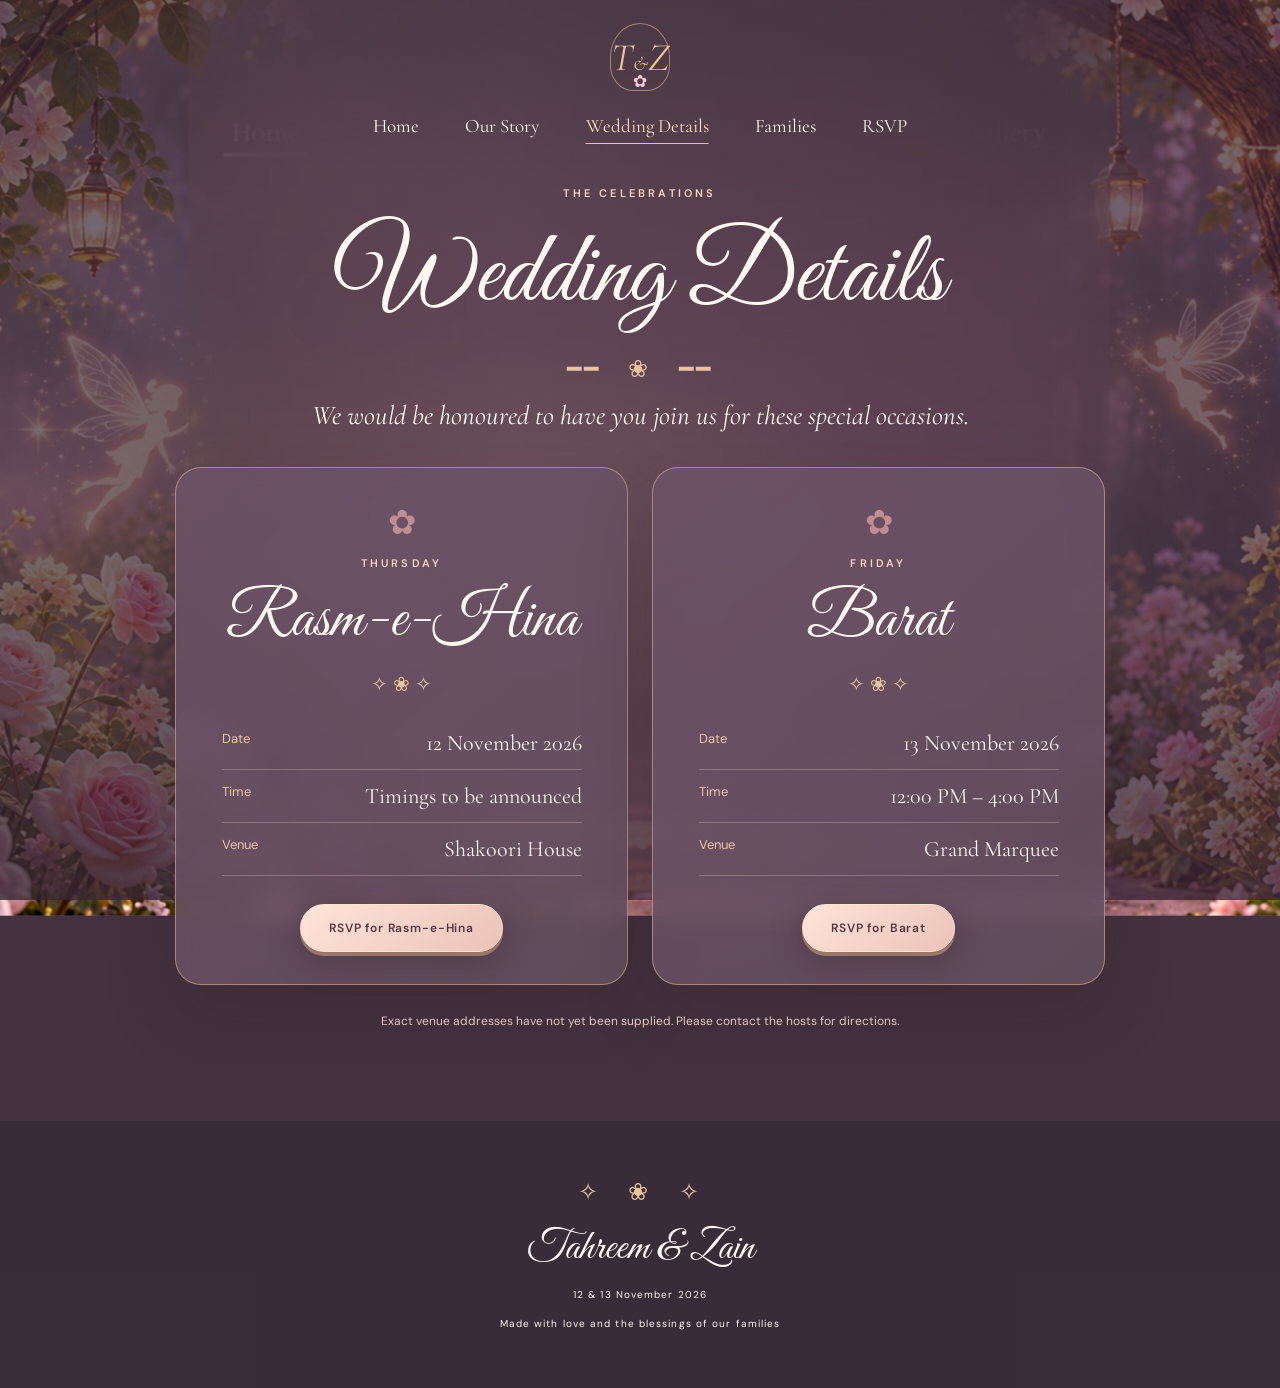
==== events.html @ f1b89758 "Initial wedding website - Tahreem and Zain" ====
<!doctype html><html lang="en"><head><meta charset="utf-8"><meta name="viewport" content="width=device-width, initial-scale=1"><meta name="theme-color" content="#493746"><meta name="description" content="Wedding invitation for Tahreem Mukhtar and Zain. Rasm-e-Hina: 12 November 2026, Shakoori House. Barat: 13 November 2026, 12 PM to 4 PM at Grand Marquee."><meta property="og:title" content="Tahreem Mukhtar &amp; Zain | Wedding Celebrations"><meta property="og:description" content="12–13 November 2026 · Rasm-e-Hina &amp; Barat"><meta property="og:type" content="website"><title>Wedding Details | Tahreem &amp; Zain</title><link rel="preconnect" href="https://fonts.googleapis.com"><link rel="preconnect" href="https://fonts.gstatic.com" crossorigin><link href="https://fonts.googleapis.com/css2?family=Cormorant+Garamond:wght@400;500;600&family=DM+Sans:wght@400;500;600&family=Great+Vibes&display=swap" rel="stylesheet"><link rel="stylesheet" href="style.css"><script src="script.js" defer></script></head>
<body class="inner-page"><div class="garden-backdrop" aria-hidden="true"></div><div class="backdrop-wash" aria-hidden="true"></div><div class="petal-field" aria-hidden="true"></div><header class="site-header"><a class="brand" href="index.html" aria-label="Tahreem and Zain, go to homepage"><span class="brand-ring">T<span class="amp">&amp;</span>Z</span><span class="brand-rose">✿</span></a><button type="button" class="menu-toggle" aria-controls="primary-nav" aria-expanded="false" aria-label="Open navigation"><span></span><span></span><span></span></button><nav id="primary-nav" class="primary-nav" aria-label="Primary navigation"><a href="index.html">Home</a><a href="story.html">Our Story</a><a href="events.html" aria-current="page" class="current">Wedding Details</a><a href="family.html">Families</a><a href="rsvp.html">RSVP</a></nav></header><main id="main"><section class="inner-hero"><div class="page-content"><div class="section-heading reveal"><p class="eyebrow">THE CELEBRATIONS</p><h1>Wedding Details</h1><div class="rose-divider" aria-hidden="true">━━ &nbsp; ❀ &nbsp; ━━</div><p class="intro">We would be honoured to have you join us for these special occasions.</p></div><div class="event-grid inside"><article class="glass-panel event-detail reveal"><div class="card-flower">✿</div><p class="eyebrow">THURSDAY</p><h2>Rasm-e-Hina</h2><div class="event-rule">✧ ❀ ✧</div><dl><div><dt>Date</dt><dd>12 November 2026</dd></div><div><dt>Time</dt><dd>Timings to be announced</dd></div><div><dt>Venue</dt><dd>Shakoori House</dd></div></dl><a class="btn btn-rose" href="rsvp.html">RSVP for Rasm-e-Hina</a></article><article class="glass-panel event-detail reveal"><div class="card-flower">✿</div><p class="eyebrow">FRIDAY</p><h2>Barat</h2><div class="event-rule">✧ ❀ ✧</div><dl><div><dt>Date</dt><dd>13 November 2026</dd></div><div><dt>Time</dt><dd>12:00 PM – 4:00 PM</dd></div><div><dt>Venue</dt><dd>Grand Marquee</dd></div></dl><a class="btn btn-rose" href="rsvp.html">RSVP for Barat</a></article></div><p class="page-note">Exact venue addresses have not yet been supplied. Please contact the hosts for directions.</p></div></section></main><footer class="site-footer"><div class="rose-divider" aria-hidden="true">✧ &nbsp; ❀ &nbsp; ✧</div><p class="footer-sign">Tahreem &amp; Zain</p><p>12 &amp; 13 November 2026</p><p>Made with love and the blessings of our families</p></footer></body></html>
---- style.css ----
/* Enchanted Rose Garden · Tahreem & Zain */
:root{--ivory:#fff8f1;--cream:#f5e5df;--blush:#e9b3b7;--champagne:#e7c49b;--gold:#c6a16e;--mauve:#6d5061;--plum:#44323e;--ink:#452e38;--white:#fffaf6;--shadow:0 28px 70px #2b19273d}*{box-sizing:border-box}html{scroll-behavior:smooth}body{margin:0;min-height:100vh;background:var(--plum);color:var(--ivory);font-family:'DM Sans',sans-serif;overflow-x:hidden}a{color:inherit;text-decoration:none}button,input{font:inherit}button{cursor:pointer}.garden-backdrop,.backdrop-wash{position:fixed;inset:0;pointer-events:none}.garden-backdrop{z-index:-3;background:#6f4e60 url('assets/enchanted-garden.webp') center center/cover no-repeat;transform:scale(1.035);animation:slowZoom 28s ease-in-out infinite alternate}.backdrop-wash{z-index:-2;background:linear-gradient(90deg,#3526339e,#46324388 40%,#3d263b9e),linear-gradient(to bottom,#3224354a 0%,#5c3e5233 56%,#35233279 100%)}.site-header{position:relative;z-index:20;display:flex;align-items:center;flex-direction:column;gap:15px;max-width:1180px;margin:auto;padding:23px 24px 0}.brand{text-align:center;width:82px;height:68px;display:grid;place-content:center;position:relative;font-family:'Cormorant Garamond',serif;font-size:39px;line-height:1;border-radius:50%;color:var(--champagne)}.brand:before{content:'';position:absolute;inset:0 11px;border:1px solid #e6b88a94;border-radius:50% 50% 38% 38%}.brand-ring{font-style:italic}.amp{font-size:20px}.brand-rose{position:absolute;font-size:17px;color:#ffcad0;bottom:1px;left:34px}.primary-nav{display:flex;align-items:center;justify-content:center;gap:clamp(15px,3.6vw,49px);flex-wrap:wrap}.primary-nav a{font-family:'Cormorant Garamond',serif;font-size:19px;padding:8px 0;position:relative;color:var(--ivory);transition:color .25s}.primary-nav a:hover,.primary-nav a.current{color:#ffe1c0}.primary-nav a:after{content:'';position:absolute;bottom:1px;left:50%;width:0;height:1px;background:var(--champagne);transform:translateX(-50%);transition:width .3s}.primary-nav a:hover:after,.primary-nav a.current:after{width:100%}.menu-toggle{display:none}.hero{min-height:calc(100vh - 156px);min-height:calc(100svh - 156px);display:grid;place-items:center;position:relative;padding:24px 22px 75px;text-align:center}.hero-inner{max-width:1000px;width:100%;margin:auto}.eyebrow{font-size:11px;letter-spacing:.29em;font-weight:600;color:#f9d7bc;text-transform:uppercase}.rose-divider{color:var(--champagne);font-size:24px;letter-spacing:.13em;margin:15px 0}.names{font-family:'Great Vibes',cursive;font-weight:400;font-size:clamp(65px,9vw,128px);line-height:1.02;margin:10px auto 18px;text-shadow:0 4px 28px #2b142ca6;display:flex;flex-direction:column;gap:2px}.names em{font-family:'Cormorant Garamond',serif;font-size:clamp(30px,4vw,45px);color:var(--champagne);font-weight:400;line-height:1}.hero-line{font-family:'Cormorant Garamond',serif;font-size:clamp(21px,3vw,30px);letter-spacing:.03em;margin:10px 0 22px}.hero-date{font-family:'Cormorant Garamond',serif;letter-spacing:.2em;color:#ffdab3;font-size:clamp(20px,3vw,32px);margin:18px 0 14px}.event-teaser{display:flex;align-items:center;justify-content:center;flex-wrap:wrap;gap:12px;font-family:'Cormorant Garamond',serif;font-size:clamp(17px,2vw,23px);color:#fff2e7}.event-teaser i{height:22px;width:1px;background:var(--champagne)}.hero-actions{display:flex;justify-content:center;flex-wrap:wrap;gap:13px;margin-top:32px}.btn{display:inline-flex;justify-content:center;align-items:center;gap:15px;min-height:48px;border-radius:999px;padding:14px 28px;border:1px solid transparent;font-family:'DM Sans',sans-serif;font-weight:600;font-size:12px;letter-spacing:.07em;transition:transform .25s,box-shadow .25s,background .25s}.btn:hover{transform:translateY(-3px);box-shadow:0 12px 30px #31202d57}.btn:focus-visible,.primary-nav a:focus-visible,.menu-toggle:focus-visible,.choice:focus-within{outline:3px solid #fff4d0;outline-offset:3px}.btn-rose{background:linear-gradient(135deg,#ffe5d8,#ecc2b8);color:#563645;box-shadow:0 4px 0 #c49775a0,0 8px 32px #2f18225e;border-color:#f9e5ca}.btn-outline{background:#5138495e;color:#fff4ec;border-color:#e9c5aa}.btn-gold{background:var(--champagne);color:var(--ink)}.btn-dark{background:var(--plum);color:var(--ivory)}.scroll-cue{position:absolute;bottom:20px;left:50%;transform:translateX(-50%);display:flex;flex-direction:column;gap:8px;font-size:9px;letter-spacing:.2em;color:#f8dfd4}.scroll-cue span{font-size:22px}.content-section{text-align:center;padding:90px 25px;position:relative}.cream{background:linear-gradient(135deg,#fffaf5,#f1dfda);color:var(--ink)}.mauve{background:linear-gradient(140deg,#594151,#78576b);color:var(--ivory)}.narrow{max-width:810px;margin:auto}.display{font-family:'Cormorant Garamond',serif;font-weight:500;font-size:clamp(39px,5vw,62px);margin:7px 0}.dark{color:#704558!important}.body-copy{font-family:'Cormorant Garamond',serif;font-size:clamp(22px,2.5vw,28px);line-height:1.6}.event-grid{max-width:930px;display:grid;grid-template-columns:repeat(2,minmax(0,1fr));gap:24px;margin:40px auto 28px}.event-card{background:#fff6f0f5;color:var(--ink);padding:35px 24px;border-radius:22px;box-shadow:var(--shadow);border:1px solid var(--gold);position:relative}.card-flower{font-size:34px;color:#bf8d92}.event-card h3{font-family:'Great Vibes',cursive;font-weight:400;font-size:58px;margin:5px 0 12px}.event-date,.event-venue{font-family:'Cormorant Garamond',serif;font-size:25px;margin:10px}.event-time{font-size:14px;color:#7f5364}.countdown{display:grid;grid-template-columns:repeat(4,minmax(0,1fr));gap:20px;margin:25px auto 12px;max-width:620px}.countdown div{display:flex;flex-direction:column;gap:8px}.countdown strong{font-family:'Cormorant Garamond',serif;font-size:clamp(39px,5vw,65px);font-weight:500}.countdown span{font-size:10px;letter-spacing:.17em}.small-note{font-size:11px;color:#896b79;margin:12px 0 26px}.site-footer{background:#3a2c38ed;text-align:center;padding:40px 15px 45px}.footer-sign{font-family:'Great Vibes',cursive;font-size:42px;margin:5px 0 10px}.site-footer p:not(.footer-sign){font-size:10px;letter-spacing:.11em;line-height:1.9}.inner-hero{min-height:calc(100vh - 180px);padding:30px 22px 80px}.page-content{max-width:1040px;margin:0 auto;text-align:center}.section-heading h1{font-family:'Great Vibes',cursive;font-weight:400;font-size:clamp(64px,8vw,105px);margin:18px 0 4px;line-height:1.17}.intro{font-family:'Cormorant Garamond',serif;font-size:clamp(21px,2.6vw,27px);font-style:italic;margin:10px 0 33px}.glass-panel{background:linear-gradient(140deg,#6d5268d9,#655061d6);border:1px solid #e3bd9588;border-radius:26px;padding:clamp(24px,5vw,49px);box-shadow:var(--shadow);backdrop-filter:blur(12px)}.story-panel{max-width:880px;margin:auto}.big-ornament{color:var(--champagne);font-size:28px}.story-panel h2{font-family:'Cormorant Garamond',serif;font-weight:500;font-size:44px;margin:3px}.story-panel>p{font-family:'Cormorant Garamond',serif;font-size:24px;line-height:1.45;max-width:700px;margin:18px auto}.story-three{display:grid;grid-template-columns:repeat(3,1fr);gap:18px;margin-top:30px;border-top:1px solid #eac6a455;padding-top:28px}.story-three div{display:flex;flex-direction:column;gap:8px}.story-three span{color:var(--champagne);font-family:'Cormorant Garamond',serif;font-size:30px}.story-three strong{font-family:'Cormorant Garamond',serif;font-size:25px;font-weight:500}.story-three p{font-size:12px;line-height:1.6;margin:0}.page-actions{margin:30px auto}.event-grid.inside{margin-top:35px}.event-detail{text-align:center;padding:32px}.event-detail h2{font-family:'Great Vibes',cursive;font-size:64px;font-weight:400;margin:10px}.event-rule{color:var(--champagne);font-size:20px}.event-detail dl{max-width:360px;margin:20px auto 28px}.event-detail dl div{display:flex;justify-content:space-between;text-align:left;gap:20px;padding:13px 0;border-bottom:1px solid #ffe3ca42}.event-detail dt{color:#ebc5a5;font-size:13px}.event-detail dd{margin:0;font-family:'Cormorant Garamond',serif;font-size:22px;text-align:right}.page-note{font-size:12px;color:#f4d9cf}.family-panel{max-width:850px;margin:25px auto}.family-grid{display:grid;grid-template-columns:repeat(2,minmax(0,1fr));gap:14px 24px}.family-name{background:linear-gradient(115deg,#fff5e5,#efcfc3);border:1px solid #eec18f;color:#59343d;border-radius:14px;min-height:57px;display:flex;align-items:center;justify-content:center;padding:12px;font-family:'Cormorant Garamond',serif;font-size:clamp(19px,2.3vw,25px);box-shadow:0 8px 20px #38202c2b}.family-footer{font-family:'Cormorant Garamond',serif;font-style:italic;font-size:25px;margin:28px 0 0}.rsvp-panel{max-width:640px;margin:20px auto;text-align:left}.rsvp-num{text-align:center;margin-bottom:24px;font-size:14px}.rsvp-num a{color:#ffe0b5;text-decoration:underline;text-underline-offset:5px}.rsvp-panel form{display:flex;flex-direction:column;gap:15px}.rsvp-panel label:not(.choice),.rsvp-panel legend{font-size:14px;font-weight:600;color:#fff2de}.optional{font-size:11px;font-weight:400}.rsvp-panel input[type=text]{border:1px solid #f1cfb0aa;background:#fff9f4;color:#442c36;padding:14px;border-radius:12px;outline-offset:3px}.rsvp-panel fieldset{border:0;padding:10px 0;display:grid;gap:10px}.rsvp-panel legend{margin-bottom:8px}.choice{display:flex;align-items:center;gap:14px;border:1px solid #dfbca780;padding:12px 15px;border-radius:12px;cursor:pointer}.choice:has(input:checked){background:#e5bbc545;border-color:#ffdfb2}.choice input{accent-color:#dca3a9;width:18px;height:18px}.form-caption{font-size:12px;line-height:1.6;color:#f6dccf;margin:0}.petal{position:fixed;z-index:4;top:-35px;font-size:var(--size,17px);color:#f3b7bf;opacity:0;pointer-events:none;animation:petalFall var(--duration,11s) linear forwards;text-shadow:0 1px 6px #fff4e4aa}.reveal{opacity:0;transform:translateY(22px);transition:opacity .85s ease,transform .85s ease}.reveal.visible{opacity:1;transform:none}@keyframes petalFall{0%{opacity:0;transform:translate3d(0,-10px,0) rotate(0deg)}15%{opacity:.7}85%{opacity:.62}100%{opacity:0;transform:translate3d(var(--drift,85px),110vh,0) rotate(460deg)}}@keyframes slowZoom{from{transform:scale(1.03)}to{transform:scale(1.095)}}@media(max-width:760px){.site-header{padding:17px 14px 0}.primary-nav{gap:17px}.primary-nav a{font-size:16px}.hero{min-height:calc(100svh - 140px)}.event-grid{gap:15px}.names{font-size:clamp(56px,11vw,85px)}.event-teaser i{display:none}.event-teaser{flex-direction:column;gap:4px}.content-section{padding:65px 18px}.event-grid.inside{max-width:600px;grid-template-columns:1fr}.family-grid{gap:10px}.family-panel{padding:19px}}@media(max-width:540px){.site-header{flex-direction:row;justify-content:space-between;padding:10px 18px}.brand{height:64px}.menu-toggle{display:flex;flex-direction:column;justify-content:center;gap:5px;border:1px solid #e8c39e88;border-radius:10px;background:#493543d6;padding:12px}.menu-toggle span{width:21px;height:2px;background:#fff2e6;display:block}.primary-nav{display:none;position:absolute;top:77px;left:12px;right:12px;flex-direction:column;background:#493442f5;border:1px solid #efc9af66;border-radius:14px;padding:15px;box-shadow:var(--shadow);gap:5px}.primary-nav.open{display:flex}.primary-nav a{font-size:22px;padding:10px}.hero{min-height:calc(100svh - 84px);padding:35px 15px 90px}.names{font-size:clamp(53px,13vw,77px)}.hero-date{letter-spacing:.11em}.eyebrow{font-size:10px}.hero-actions{gap:10px}.btn{padding:13px 18px}.event-grid{grid-template-columns:1fr;max-width:370px}.countdown{gap:8px}.countdown strong{font-size:40px}.inner-hero{padding:45px 14px 60px}.section-heading h1{font-size:68px}.family-grid{grid-template-columns:1fr}.story-three{grid-template-columns:1fr}.story-panel>p{font-size:21px}.event-detail dl div{gap:12px}.event-detail dd{font-size:20px}.rsvp-panel{padding:20px}}@media(prefers-reduced-motion:reduce){*,*:before,*:after{animation-duration:.01ms!important;animation-iteration-count:1!important;transition-duration:.01ms!important;scroll-behavior:auto!important}.reveal{opacity:1;transform:none}}
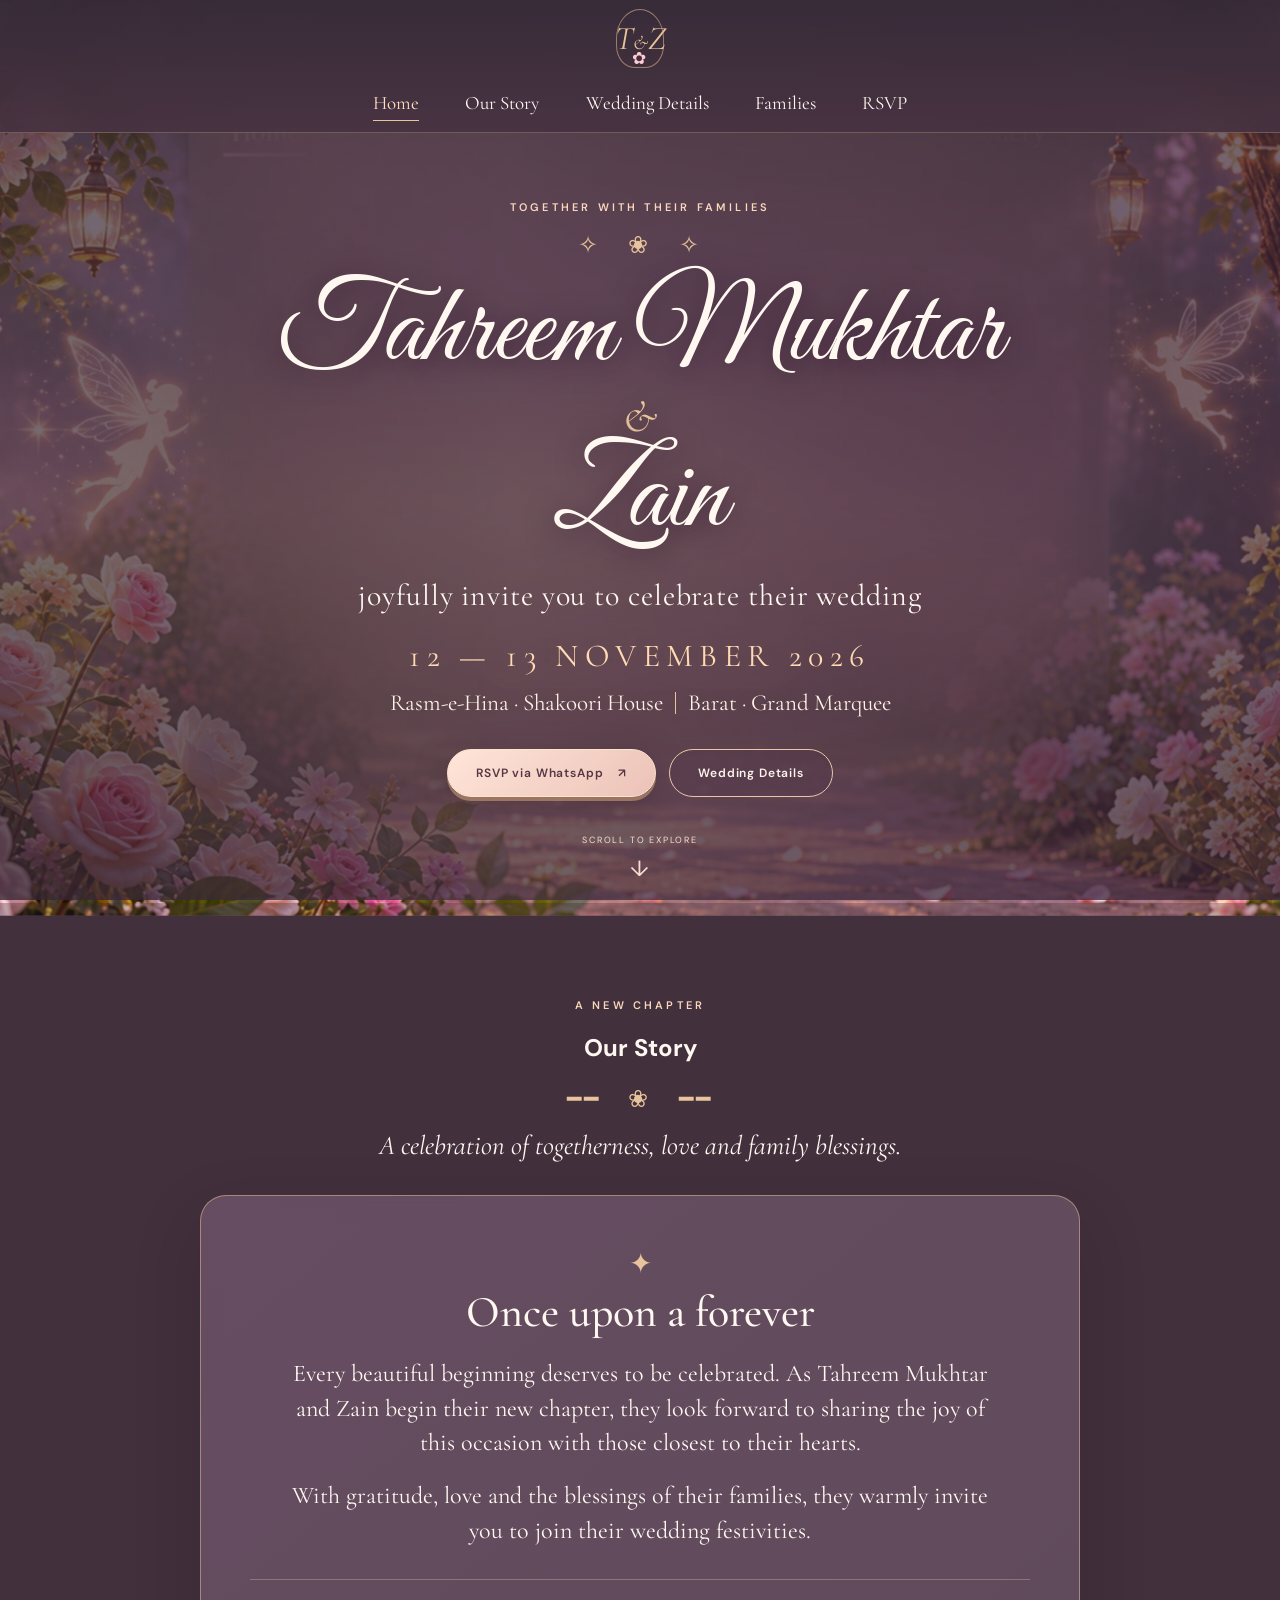
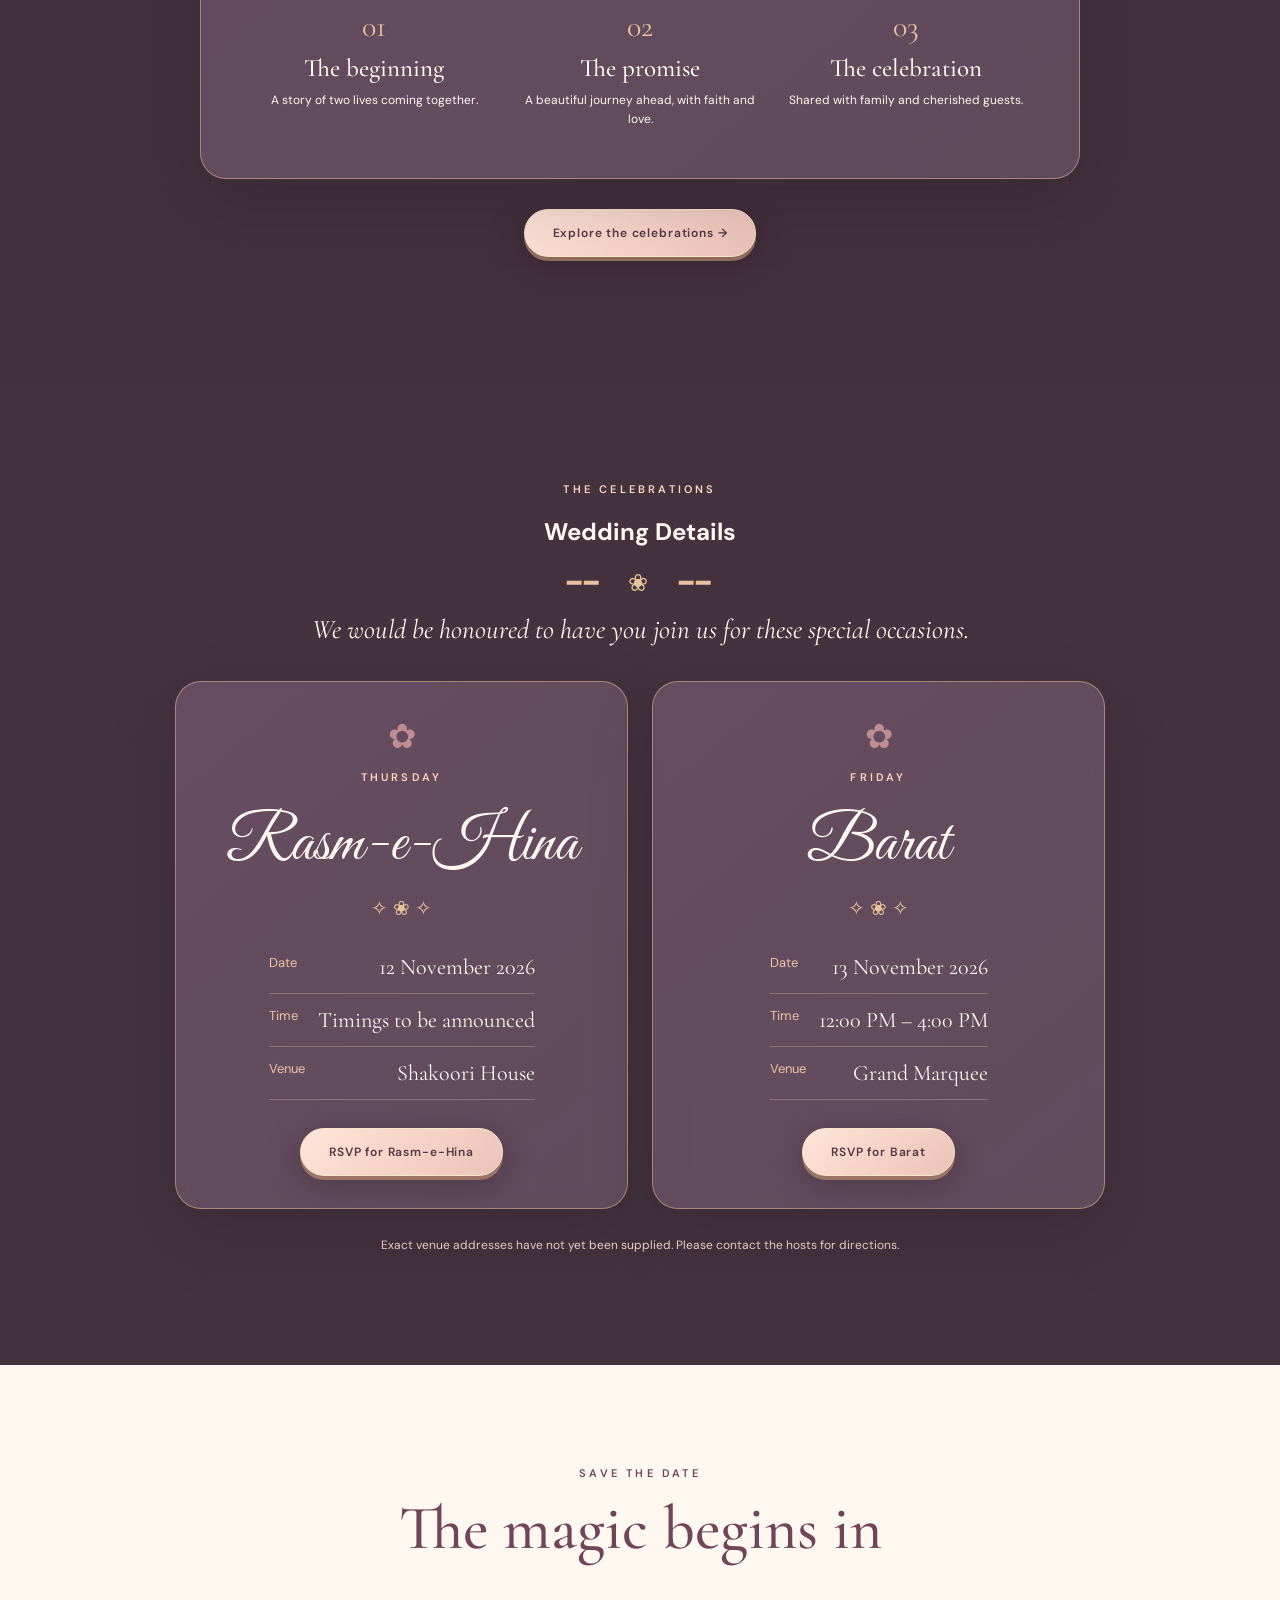
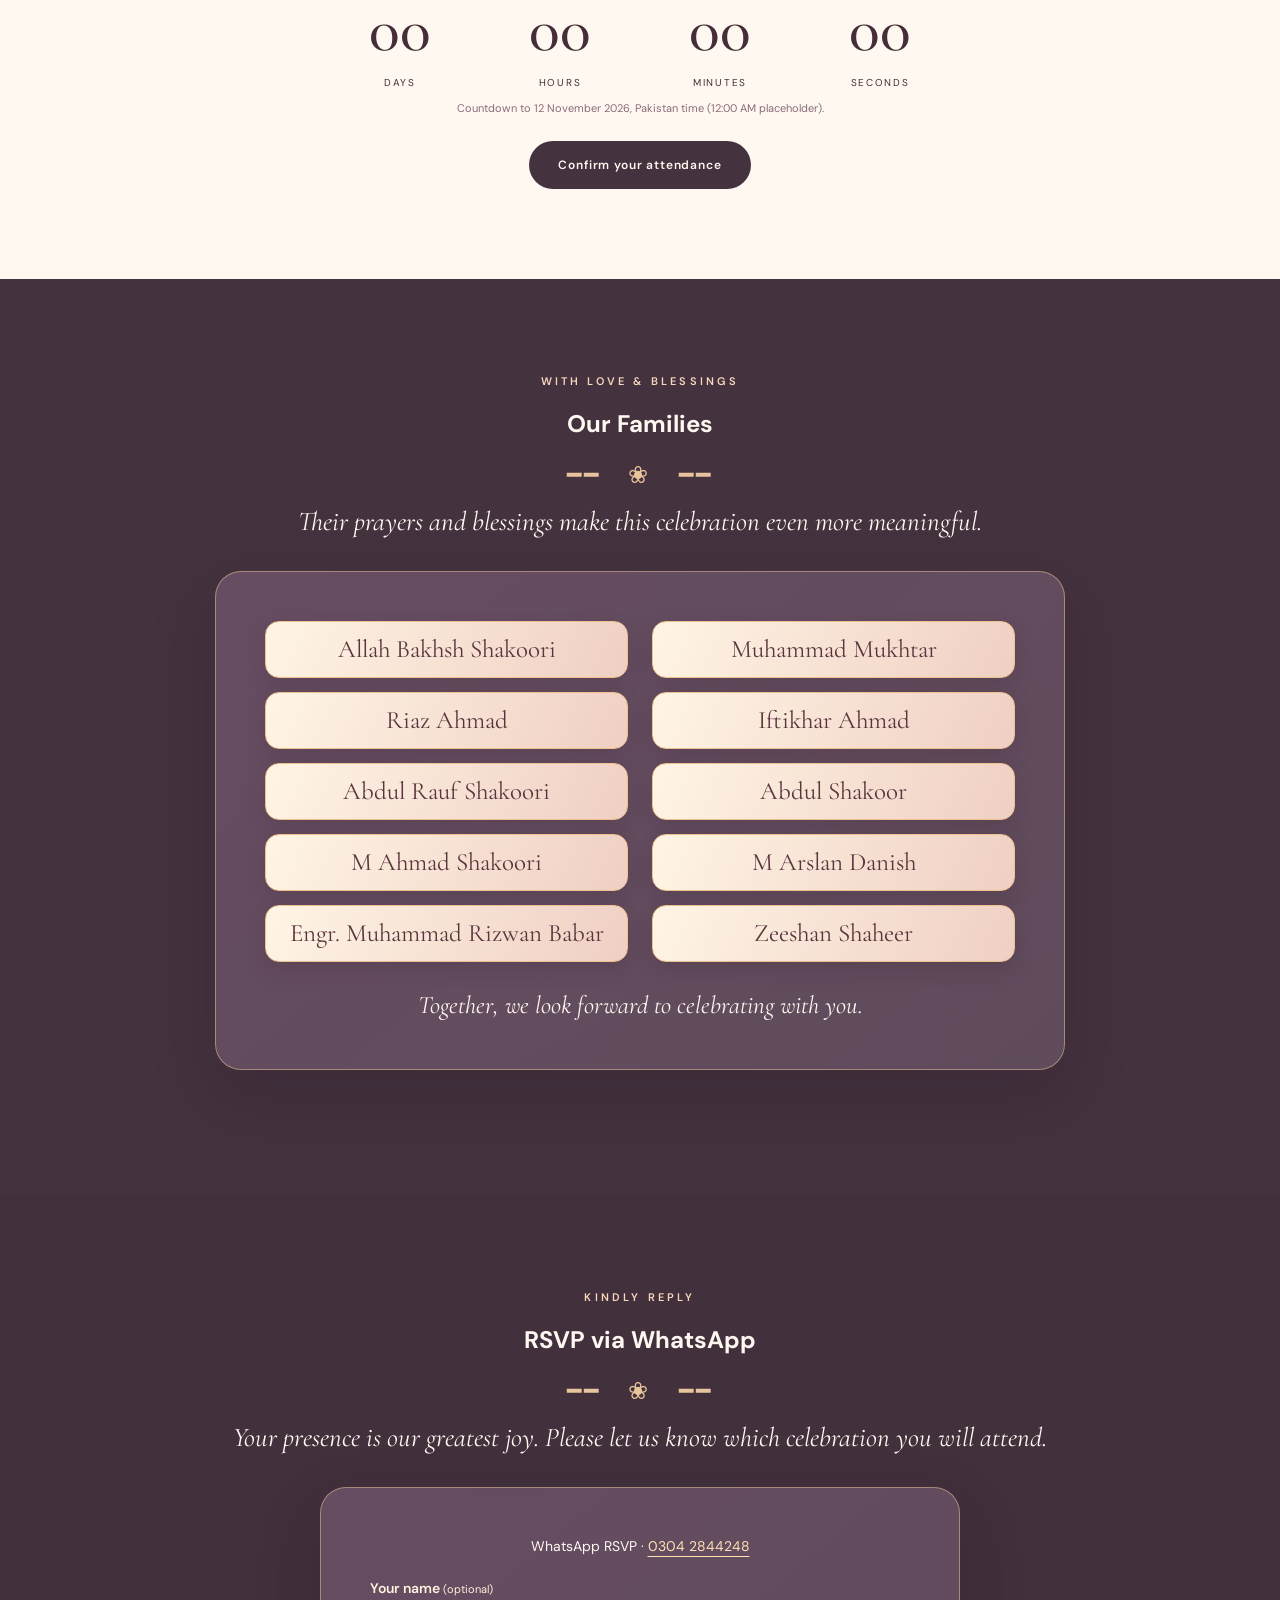
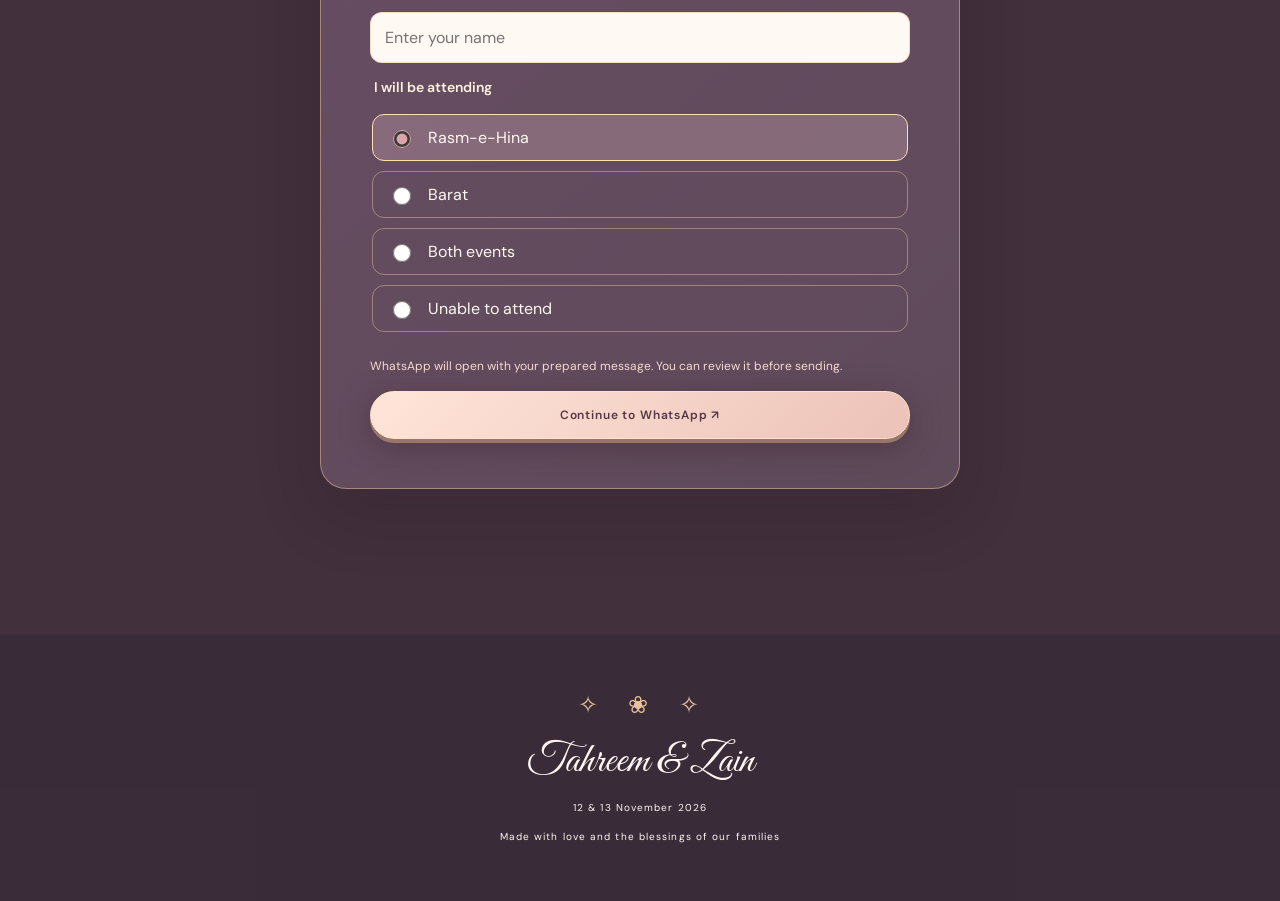
==== commit 602f7764: "Updated wedding website with continuous scrolling" ====
--- a/events.html
+++ b/events.html
@@ -1,2 +1 @@
-<!doctype html><html lang="en"><head><meta charset="utf-8"><meta name="viewport" content="width=device-width, initial-scale=1"><meta name="theme-color" content="#493746"><meta name="description" content="Wedding invitation for Tahreem Mukhtar and Zain. Rasm-e-Hina: 12 November 2026, Shakoori House. Barat: 13 November 2026, 12 PM to 4 PM at Grand Marquee."><meta property="og:title" content="Tahreem Mukhtar &amp; Zain | Wedding Celebrations"><meta property="og:description" content="12–13 November 2026 · Rasm-e-Hina &amp; Barat"><meta property="og:type" content="website"><title>Wedding Details | Tahreem &amp; Zain</title><link rel="preconnect" href="https://fonts.googleapis.com"><link rel="preconnect" href="https://fonts.gstatic.com" crossorigin><link href="https://fonts.googleapis.com/css2?family=Cormorant+Garamond:wght@400;500;600&family=DM+Sans:wght@400;500;600&family=Great+Vibes&display=swap" rel="stylesheet"><link rel="stylesheet" href="style.css"><script src="script.js" defer></script></head>
-<body class="inner-page"><div class="garden-backdrop" aria-hidden="true"></div><div class="backdrop-wash" aria-hidden="true"></div><div class="petal-field" aria-hidden="true"></div><header class="site-header"><a class="brand" href="index.html" aria-label="Tahreem and Zain, go to homepage"><span class="brand-ring">T<span class="amp">&amp;</span>Z</span><span class="brand-rose">✿</span></a><button type="button" class="menu-toggle" aria-controls="primary-nav" aria-expanded="false" aria-label="Open navigation"><span></span><span></span><span></span></button><nav id="primary-nav" class="primary-nav" aria-label="Primary navigation"><a href="index.html">Home</a><a href="story.html">Our Story</a><a href="events.html" aria-current="page" class="current">Wedding Details</a><a href="family.html">Families</a><a href="rsvp.html">RSVP</a></nav></header><main id="main"><section class="inner-hero"><div class="page-content"><div class="section-heading reveal"><p class="eyebrow">THE CELEBRATIONS</p><h1>Wedding Details</h1><div class="rose-divider" aria-hidden="true">━━ &nbsp; ❀ &nbsp; ━━</div><p class="intro">We would be honoured to have you join us for these special occasions.</p></div><div class="event-grid inside"><article class="glass-panel event-detail reveal"><div class="card-flower">✿</div><p class="eyebrow">THURSDAY</p><h2>Rasm-e-Hina</h2><div class="event-rule">✧ ❀ ✧</div><dl><div><dt>Date</dt><dd>12 November 2026</dd></div><div><dt>Time</dt><dd>Timings to be announced</dd></div><div><dt>Venue</dt><dd>Shakoori House</dd></div></dl><a class="btn btn-rose" href="rsvp.html">RSVP for Rasm-e-Hina</a></article><article class="glass-panel event-detail reveal"><div class="card-flower">✿</div><p class="eyebrow">FRIDAY</p><h2>Barat</h2><div class="event-rule">✧ ❀ ✧</div><dl><div><dt>Date</dt><dd>13 November 2026</dd></div><div><dt>Time</dt><dd>12:00 PM – 4:00 PM</dd></div><div><dt>Venue</dt><dd>Grand Marquee</dd></div></dl><a class="btn btn-rose" href="rsvp.html">RSVP for Barat</a></article></div><p class="page-note">Exact venue addresses have not yet been supplied. Please contact the hosts for directions.</p></div></section></main><footer class="site-footer"><div class="rose-divider" aria-hidden="true">✧ &nbsp; ❀ &nbsp; ✧</div><p class="footer-sign">Tahreem &amp; Zain</p><p>12 &amp; 13 November 2026</p><p>Made with love and the blessings of our families</p></footer></body></html>+<!doctype html><html lang="en"><head><meta charset="utf-8"><meta name="viewport" content="width=device-width,initial-scale=1"><meta http-equiv="refresh" content="0;url=index.html#events"><link rel="canonical" href="index.html#events"><title>Tahreem &amp; Zain — Wedding Invitation</title><script>location.replace('index.html#events');</script></head><body><p>Opening the wedding invitation… <a href="index.html#events">Continue here</a>.</p></body></html>
